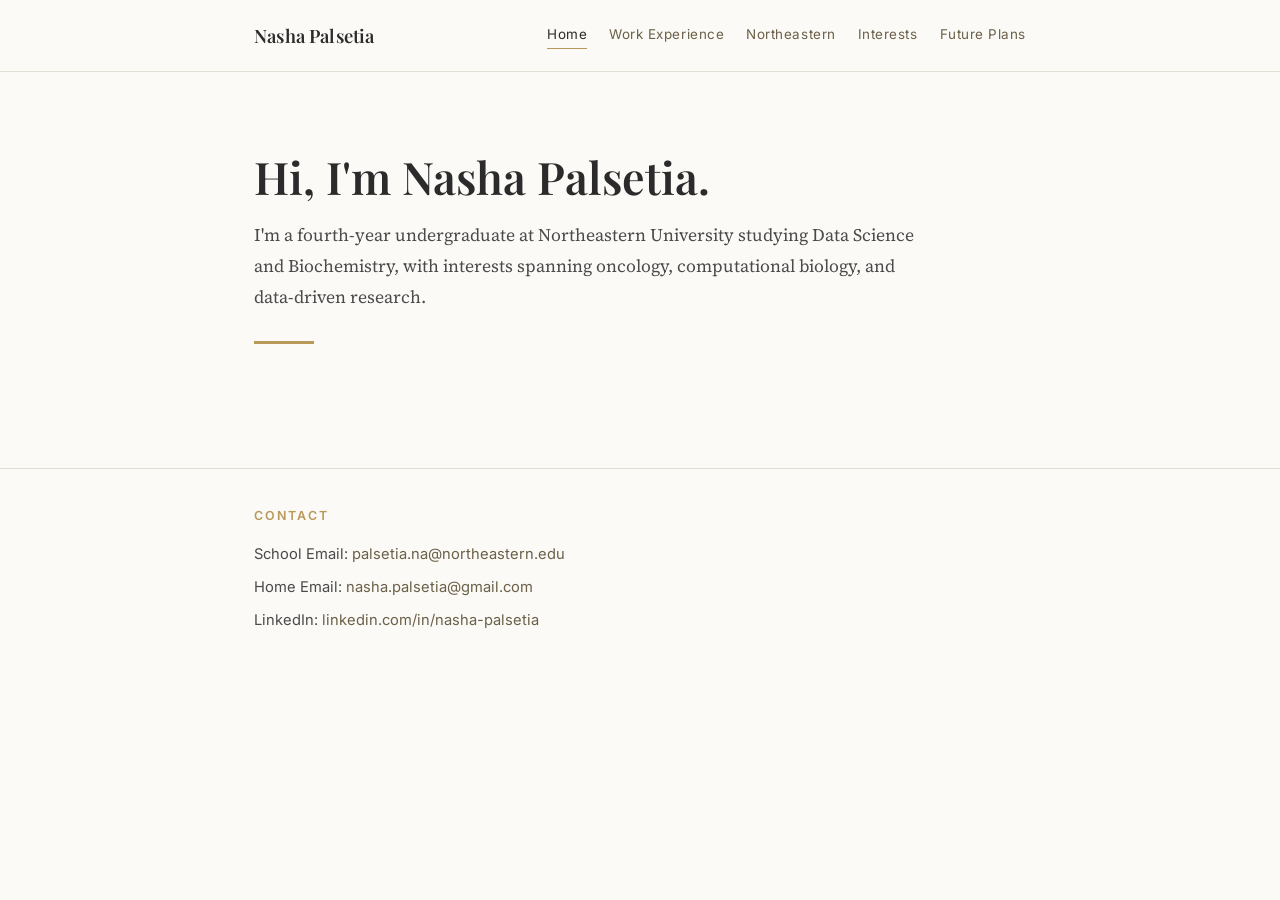
==== index.html @ d80b0052 "Update index.html" ====
<!DOCTYPE html>
<html lang="en">
<head>
    <meta charset="UTF-8">
    <meta name="viewport" content="width=device-width, initial-scale=1.0">
    <title>Nasha Palsetia</title>
    <link rel="preconnect" href="https://fonts.googleapis.com">
    <link rel="preconnect" href="https://fonts.gstatic.com" crossorigin>
    <link href="https://fonts.googleapis.com/css2?family=Inter:wght@400;500;600&family=Playfair+Display:wght@500;600;700&family=Source+Serif+4:opsz,wght@8..60,400;8..60,600&display=swap" rel="stylesheet">
    <link rel="stylesheet" href="website_styles.css">
</head>
<body>
    <header class="site-header">
        <nav class="site-nav">
            <a href="index.html" class="brand">Nasha Palsetia</a>
            <div class="links">
                <a href="index.html" aria-current="page">Home</a>
                <a href="work_experience.html">Work Experience</a>
                <a href="northeastern.html">Northeastern</a>
                <a href="interests.html">Interests</a>
                <a href="future_plans.html">Future Plans</a>
            </div>
        </nav>
    </header>

    <section class="hero">
        <h1>Hi, I'm Nasha Palsetia.</h1>
        <p>I'm a fourth-year undergraduate at Northeastern University studying Data Science and Biochemistry, with interests spanning oncology, computational biology, and data-driven research.</p>
        <div class="rule"></div>
    </section>

    <main>
        <figure>
            <img src="chelsea.jpeg" alt="Nasha Palsetia" onerror="this.closest('figure').style.display='none'">
        </figure>
    </main>

    <footer class="site-footer" id="contact">
        <div class="footer-inner">
            <h2>Contact</h2>
            <p>School Email: <a href="mailto:palsetia.na@northeastern.edu">palsetia.na@northeastern.edu</a></p>
            <p>Home Email: <a href="mailto:nasha.palsetia@gmail.com">nasha.palsetia@gmail.com</a></p>
            <p>LinkedIn: <a href="https://www.linkedin.com/in/nasha-palsetia-46755b296" target="_blank" rel="noopener">linkedin.com/in/nasha-palsetia</a></p>
        </div>
    </footer>
</body>
</html>
---- website_styles.css ----
/* ============================================================
   Nasha Palsetia — Academic / Minimal theme
   Palette: cream base, ink text, muted gold accent
   Type:    Playfair Display (headings) · Source Serif 4 (body)
            Inter (nav, labels, dates)
   ============================================================ */

:root {
  --ink:        #2b2b2b;
  --ink-soft:   #4a4a4a;
  --muted:      #8a8a8a;
  --gold:       #b8995a;
  --gold-deep:  #6b6048;
  --cream:      #fbfaf7;
  --line:       #e3ded3;
  --line-soft:  #ddd6c7;
  --max:        820px;
}

* { box-sizing: border-box; }

html { scroll-behavior: smooth; }

body {
  margin: 0;
  font-family: 'Source Serif 4', Georgia, serif;
  background: var(--cream);
  color: var(--ink);
  line-height: 1.7;
}

/* ---------- Navigation ---------- */
header.site-header {
  border-bottom: 1px solid var(--line);
  background: var(--cream);
  position: sticky;
  top: 0;
  z-index: 10;
}

nav.site-nav {
  max-width: var(--max);
  margin: 0 auto;
  display: flex;
  align-items: center;
  justify-content: space-between;
  flex-wrap: wrap;
  gap: 8px 18px;
  padding: 20px 24px;
}

nav.site-nav .brand {
  font-family: 'Playfair Display', serif;
  font-weight: 600;
  font-size: 1.15rem;
  color: var(--ink);
  text-decoration: none;
  letter-spacing: 0.01em;
}

nav.site-nav .links { display: flex; flex-wrap: wrap; gap: 22px; }

nav.site-nav .links a {
  font-family: 'Inter', system-ui, sans-serif;
  color: var(--gold-deep);
  text-decoration: none;
  font-size: 0.84rem;
  letter-spacing: 0.04em;
  padding-bottom: 2px;
  border-bottom: 1px solid transparent;
  transition: color .2s, border-color .2s;
}

nav.site-nav .links a:hover,
nav.site-nav .links a[aria-current="page"] {
  color: var(--ink);
  border-bottom-color: var(--gold);
}

/* ---------- Hero ---------- */
.hero {
  max-width: var(--max);
  margin: 0 auto;
  padding: 80px 24px 36px;
}

.hero h1 {
  font-family: 'Playfair Display', serif;
  font-weight: 600;
  font-size: clamp(2rem, 5vw, 2.8rem);
  line-height: 1.12;
  margin: 0 0 18px;
}

.hero p {
  font-size: 1.1rem;
  line-height: 1.75;
  color: var(--ink-soft);
  margin: 0;
  max-width: 660px;
}

.hero .rule {
  width: 60px;
  height: 3px;
  background: var(--gold);
  margin: 28px 0 0;
}

/* ---------- Main / sections ---------- */
main {
  max-width: var(--max);
  margin: 0 auto;
  padding: 24px 24px 64px;
}

.section-label {
  font-family: 'Inter', system-ui, sans-serif;
  font-size: 0.78rem;
  letter-spacing: 0.16em;
  text-transform: uppercase;
  color: var(--gold);
  font-weight: 600;
  margin: 48px 0 28px;
}
.section-label:first-child { margin-top: 16px; }

/* ---------- Timeline ---------- */
.timeline {
  border-left: 1px solid var(--line-soft);
  padding-left: 30px;
  margin: 0;
}

.t-item {
  position: relative;
  padding-bottom: 40px;
}
.t-item:last-child { padding-bottom: 0; }

.t-item::before {
  content: '';
  position: absolute;
  left: -36px;
  top: 8px;
  width: 11px;
  height: 11px;
  border-radius: 50%;
  background: var(--gold);
  box-shadow: 0 0 0 4px var(--cream);
}

.t-date {
  font-family: 'Inter', system-ui, sans-serif;
  font-size: 0.76rem;
  letter-spacing: 0.06em;
  text-transform: uppercase;
  color: var(--muted);
  margin: 0;
}

.t-item h3 {
  font-family: 'Playfair Display', serif;
  font-size: 1.3rem;
  font-weight: 600;
  margin: 6px 0 2px;
  line-height: 1.25;
}

.t-item .org {
  font-style: italic;
  color: var(--gold-deep);
  margin: 0 0 8px;
  font-size: 0.98rem;
}

.t-item .role {
  font-family: 'Inter', system-ui, sans-serif;
  font-size: 0.92rem;
  font-weight: 600;
  color: var(--ink);
  margin: 14px 0 4px;
}

.t-item p { margin: 0 0 8px; color: var(--ink-soft); }

.t-item ul {
  margin: 8px 0 0;
  padding-left: 20px;
  color: var(--ink-soft);
}
.t-item ul li { margin-bottom: 6px; }

/* ---------- Entry (non-timeline article, e.g. Work Experience) ---------- */
.entry {
  padding: 28px 0;
  border-bottom: 1px solid var(--line);
}
.entry:last-child { border-bottom: none; }

.entry .t-date {
  margin-bottom: 6px;
}

.entry h3 {
  font-family: 'Playfair Display', serif;
  font-size: 1.45rem;
  font-weight: 600;
  margin: 4px 0 4px;
  line-height: 1.25;
}

.entry h3 a {
  color: inherit;
  text-decoration: none;
  border-bottom: 1px solid var(--line-soft);
  transition: border-color .2s, color .2s;
}
.entry h3 a:hover { color: var(--gold-deep); border-bottom-color: var(--gold); }

.entry .org {
  font-style: italic;
  color: var(--gold-deep);
  margin: 0 0 10px;
}

.entry h4 {
  font-family: 'Inter', system-ui, sans-serif;
  font-size: 0.95rem;
  font-weight: 600;
  margin: 18px 0 4px;
}

.entry ul {
  margin: 8px 0 0;
  padding-left: 20px;
  color: var(--ink-soft);
}
.entry ul li { margin-bottom: 6px; }

/* ---------- Figures / images ---------- */
figure { margin: 22px 0; }

figure img,
.entry img {
  display: block;
  max-width: 100%;
  border-radius: 6px;
  border: 1px solid var(--line);
}

figure figcaption {
  font-family: 'Inter', system-ui, sans-serif;
  font-size: 0.8rem;
  color: var(--muted);
  margin-top: 8px;
  text-align: center;
}

.img-row {
  display: flex;
  flex-wrap: wrap;
  gap: 16px;
  margin: 22px 0;
}
.img-row img { flex: 1 1 240px; min-width: 0; }

/* Two photos stacked left, one tall photo right — forms a rectangle */
.photo-grid {
  display: grid;
  grid-template-columns: 1fr 1fr;
  gap: 14px;
  margin: 22px 0;
}
.photo-grid img {
  display: block;
  width: 100%;
  object-fit: contain;
  background: #f1eee7;
  border-radius: 6px;
  border: 1px solid var(--line);
}
.photo-grid img:nth-child(1) { grid-column: 1; grid-row: 1; height: 190px; }
.photo-grid img:nth-child(2) { grid-column: 1; grid-row: 2; height: 190px; }
.photo-grid img:nth-child(3) { grid-column: 2; grid-row: 1 / span 2; height: 100%; }

@media (max-width: 600px) {
  .photo-grid { grid-template-columns: 1fr; }
  .photo-grid img:nth-child(n) { grid-column: 1; grid-row: auto; height: 220px; }
}

/* ---------- Footer ---------- */
footer.site-footer {
  border-top: 1px solid var(--line);
  background: var(--cream);
}

.footer-inner {
  max-width: var(--max);
  margin: 0 auto;
  padding: 36px 24px 48px;
}

.footer-inner h2 {
  font-family: 'Inter', system-ui, sans-serif;
  font-size: 0.78rem;
  letter-spacing: 0.16em;
  text-transform: uppercase;
  color: var(--gold);
  margin: 0 0 16px;
  font-weight: 600;
}

.footer-inner p {
  font-family: 'Inter', system-ui, sans-serif;
  font-size: 0.92rem;
  margin: 0 0 8px;
  color: var(--ink-soft);
}

.footer-inner a { color: var(--gold-deep); text-decoration: none; border-bottom: 1px solid transparent; }
.footer-inner a:hover { border-bottom-color: var(--gold); }

/* ---------- Responsive ---------- */
@media (max-width: 600px) {
  nav.site-nav { flex-direction: column; align-items: flex-start; }
  .hero { padding-top: 48px; }
}
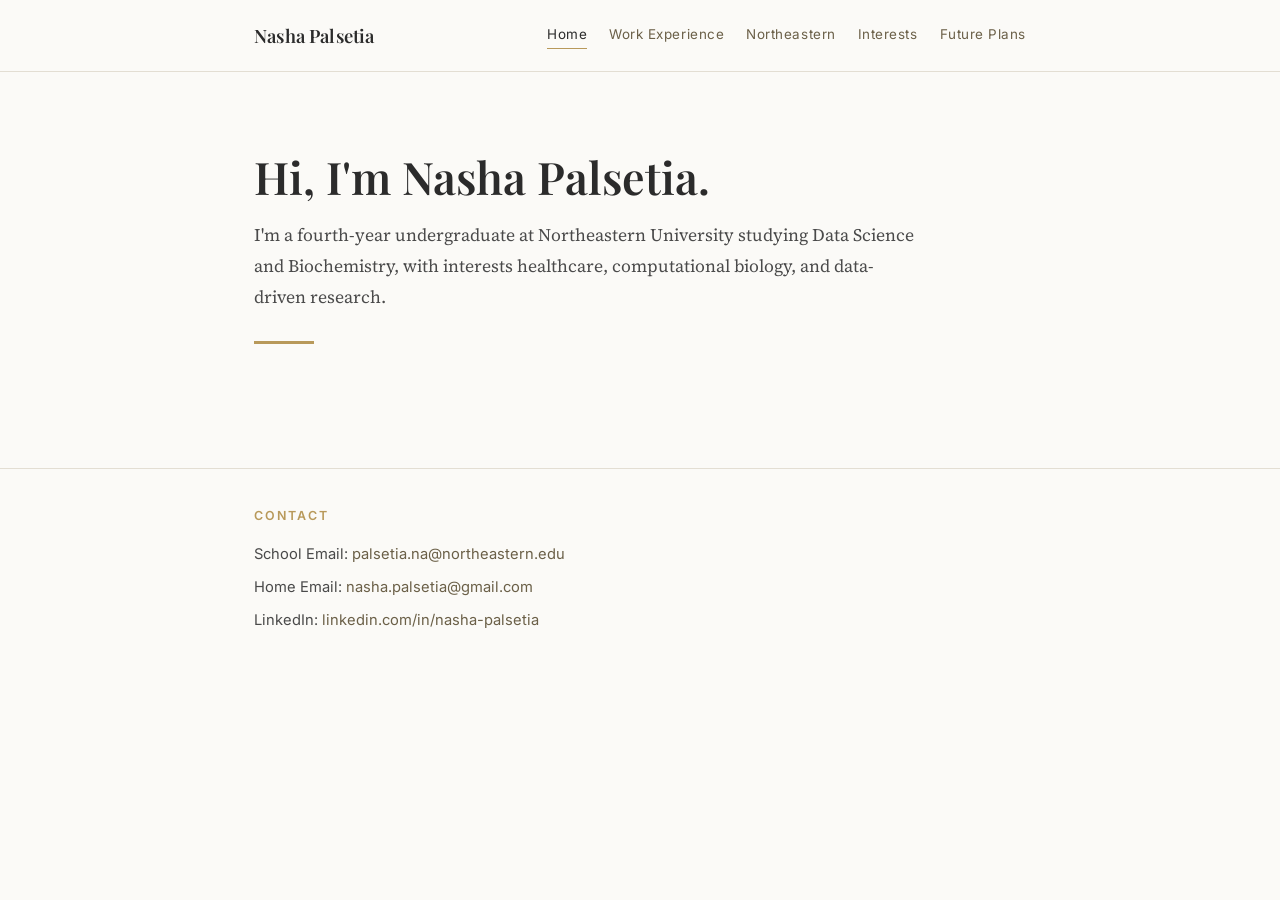
==== commit e2a3827b: "Update index.html" ====
--- a/index.html
+++ b/index.html
@@ -25,7 +25,7 @@
 
     <section class="hero">
         <h1>Hi, I'm Nasha Palsetia.</h1>
-        <p>I'm a fourth-year undergraduate at Northeastern University studying Data Science and Biochemistry, with interests spanning oncology, computational biology, and data-driven research.</p>
+        <p>I'm a fourth-year undergraduate at Northeastern University studying Data Science and Biochemistry, with interests healthcare, computational biology, and data-driven research.</p>
         <div class="rule"></div>
     </section>
 
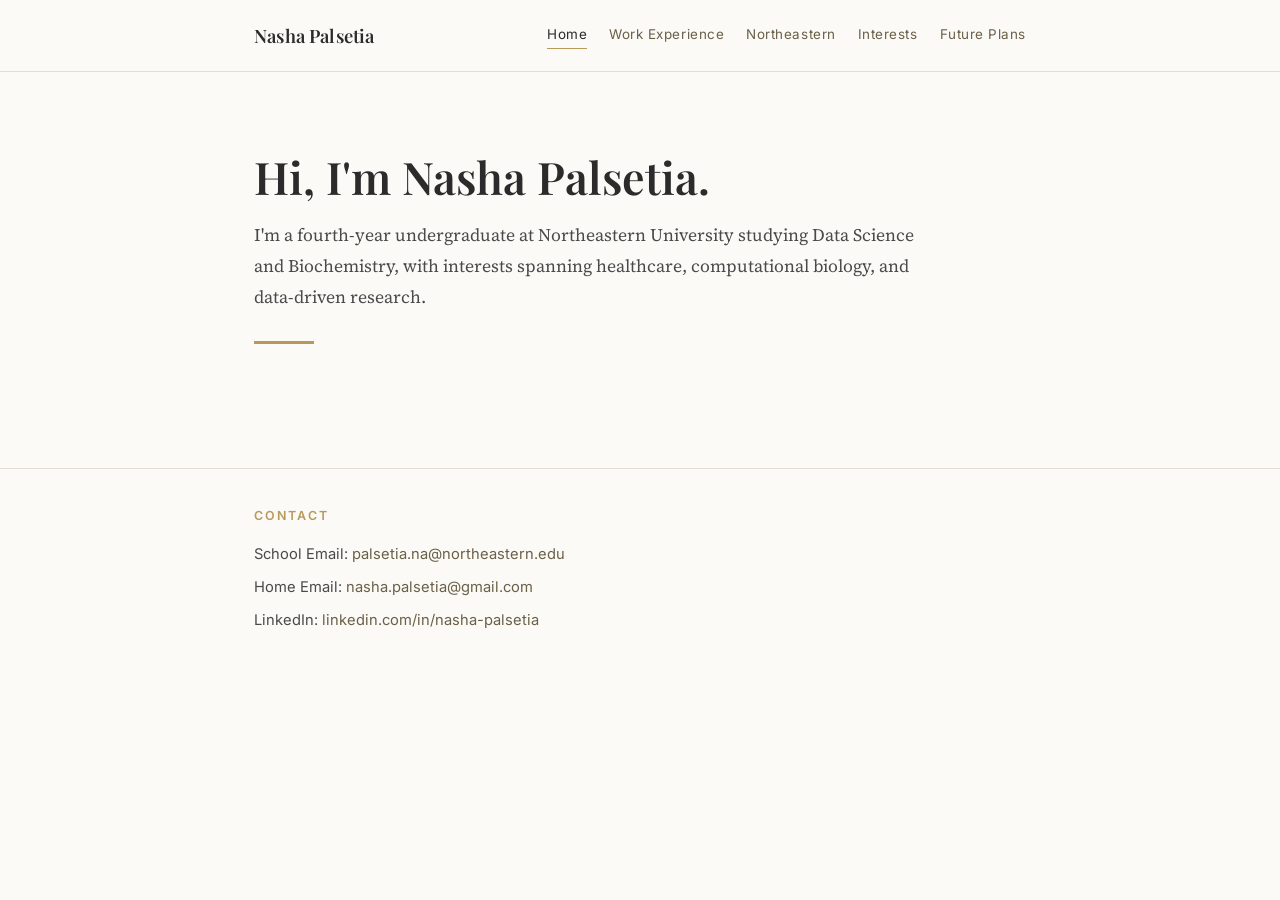
==== commit 562915bb: "Update index.html" ====
--- a/index.html
+++ b/index.html
@@ -25,7 +25,7 @@
 
     <section class="hero">
         <h1>Hi, I'm Nasha Palsetia.</h1>
-        <p>I'm a fourth-year undergraduate at Northeastern University studying Data Science and Biochemistry, with interests healthcare, computational biology, and data-driven research.</p>
+        <p>I'm a fourth-year undergraduate at Northeastern University studying Data Science and Biochemistry, with interests spanning healthcare, computational biology, and data-driven research.</p>
         <div class="rule"></div>
     </section>
 
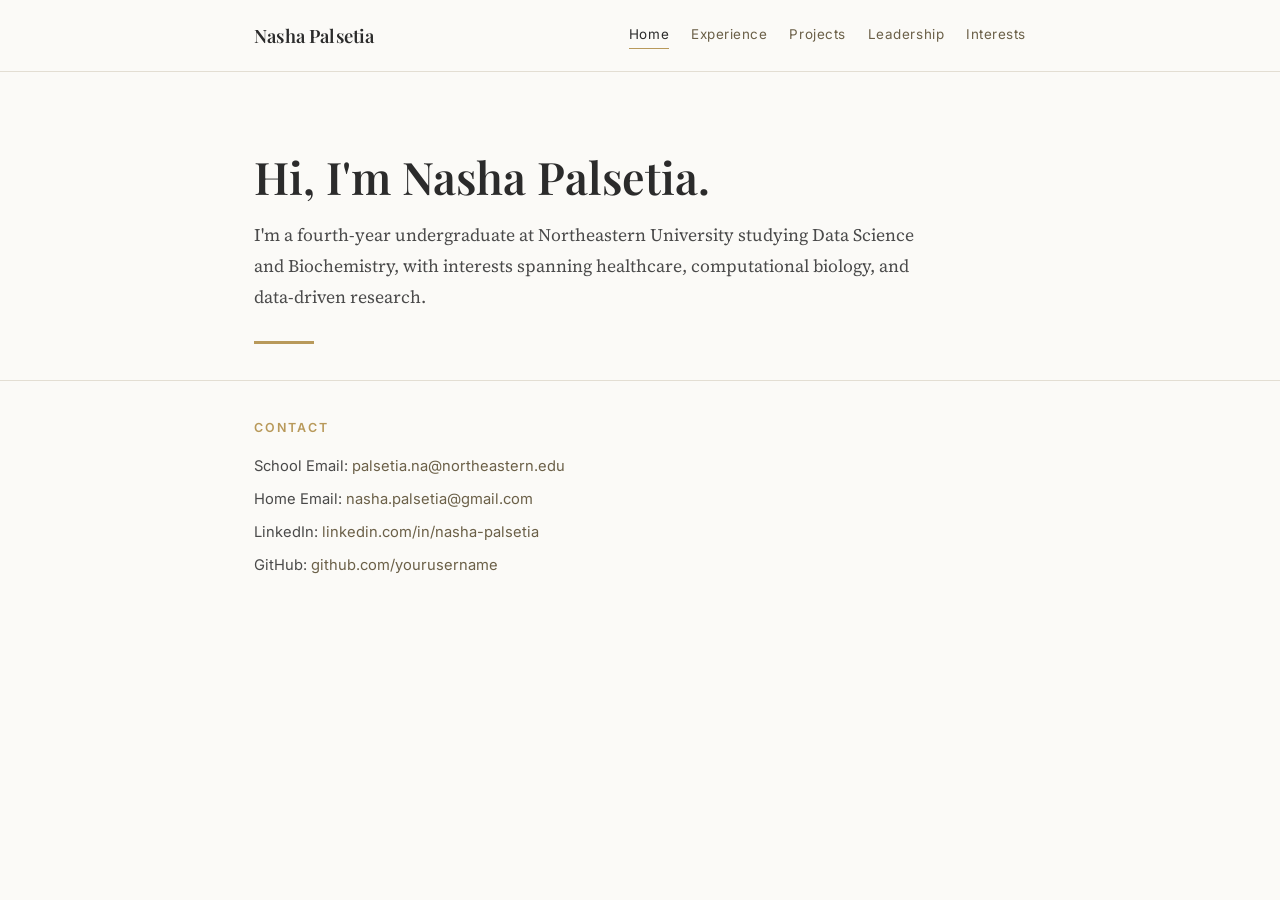
==== commit 1d7a3557: "Update index.html" ====
--- a/index.html
+++ b/index.html
@@ -15,10 +15,10 @@
             <a href="index.html" class="brand">Nasha Palsetia</a>
             <div class="links">
                 <a href="index.html" aria-current="page">Home</a>
-                <a href="work_experience.html">Work Experience</a>
-                <a href="northeastern.html">Northeastern</a>
+                <a href="experience.html">Experience</a>
+                <a href="projects.html">Projects</a>
+                <a href="northeastern.html">Leadership</a>
                 <a href="interests.html">Interests</a>
-                <a href="future_plans.html">Future Plans</a>
             </div>
         </nav>
     </header>
@@ -29,19 +29,14 @@
         <div class="rule"></div>
     </section>
 
-    <main>
-        <figure>
-            <img src="chelsea.jpeg" alt="Nasha Palsetia" onerror="this.closest('figure').style.display='none'">
-        </figure>
-    </main>
-
     <footer class="site-footer" id="contact">
         <div class="footer-inner">
             <h2>Contact</h2>
             <p>School Email: <a href="mailto:palsetia.na@northeastern.edu">palsetia.na@northeastern.edu</a></p>
             <p>Home Email: <a href="mailto:nasha.palsetia@gmail.com">nasha.palsetia@gmail.com</a></p>
             <p>LinkedIn: <a href="https://www.linkedin.com/in/nasha-palsetia-46755b296" target="_blank" rel="noopener">linkedin.com/in/nasha-palsetia</a></p>
+            <p>GitHub: <a href="https://github.com/yourusername" target="_blank" rel="noopener">github.com/yourusername</a></p>
         </div>
     </footer>
 </body>
-</html>
+</html>
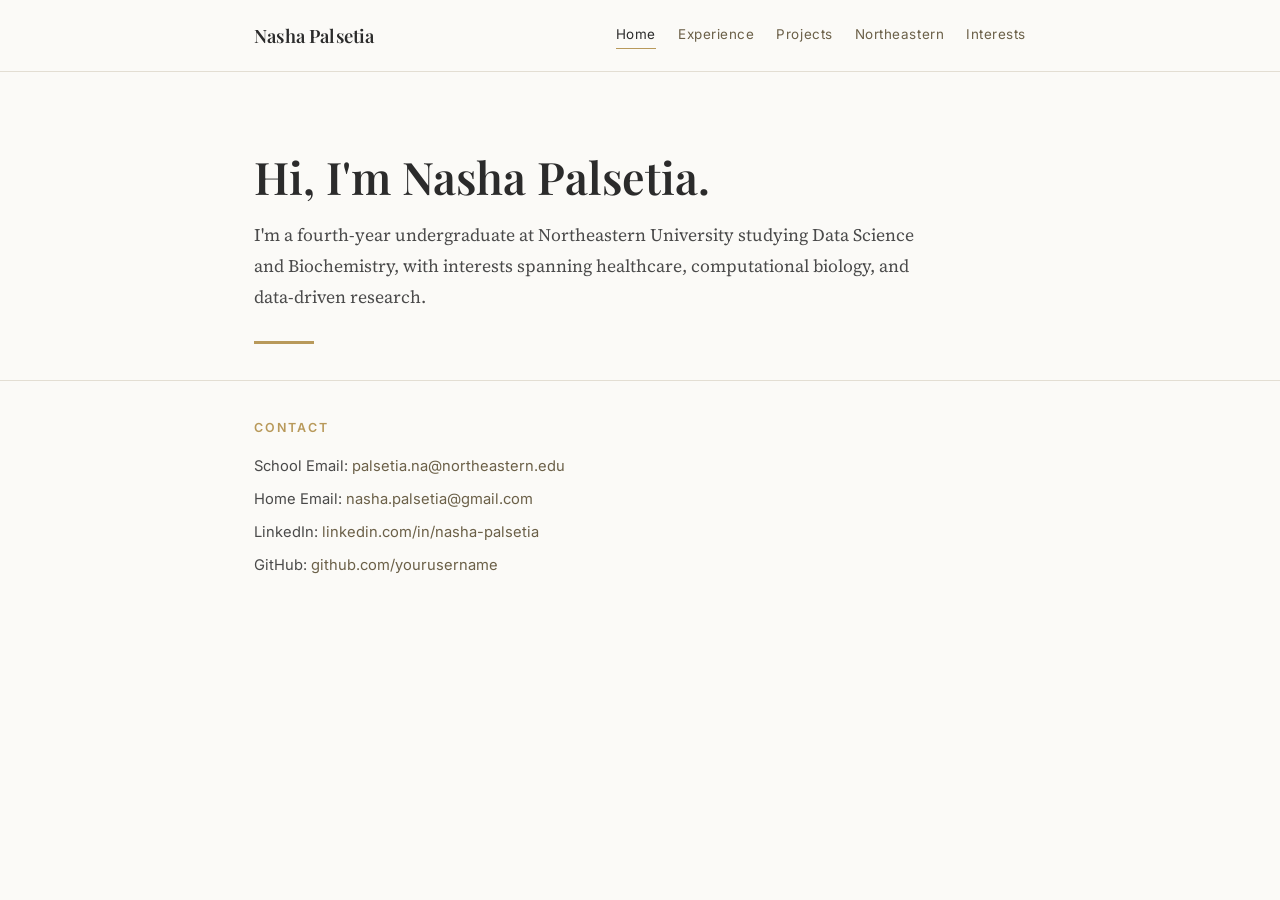
==== commit 049d2086: "Update index.html" ====
--- a/index.html
+++ b/index.html
@@ -17,7 +17,7 @@
                 <a href="index.html" aria-current="page">Home</a>
                 <a href="experience.html">Experience</a>
                 <a href="projects.html">Projects</a>
-                <a href="northeastern.html">Leadership</a>
+                <a href="northeastern.html">Northeastern</a>
                 <a href="interests.html">Interests</a>
             </div>
         </nav>
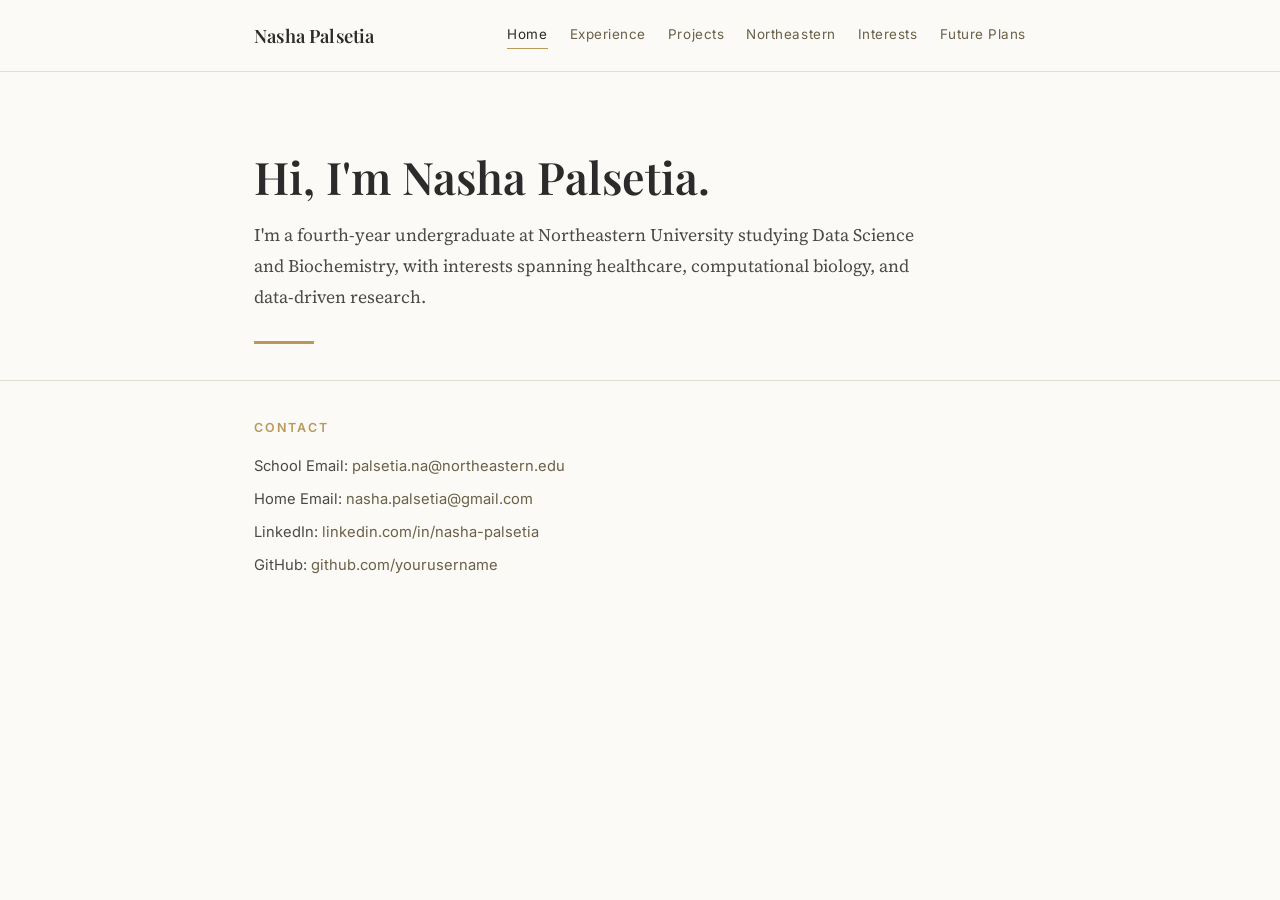
==== commit 09d3da39: "project tabs consistent" ====
--- a/index.html
+++ b/index.html
@@ -19,6 +19,7 @@
                 <a href="projects.html">Projects</a>
                 <a href="northeastern.html">Northeastern</a>
                 <a href="interests.html">Interests</a>
+                <a href="future_plans.html">Future Plans</a>
             </div>
         </nav>
     </header>
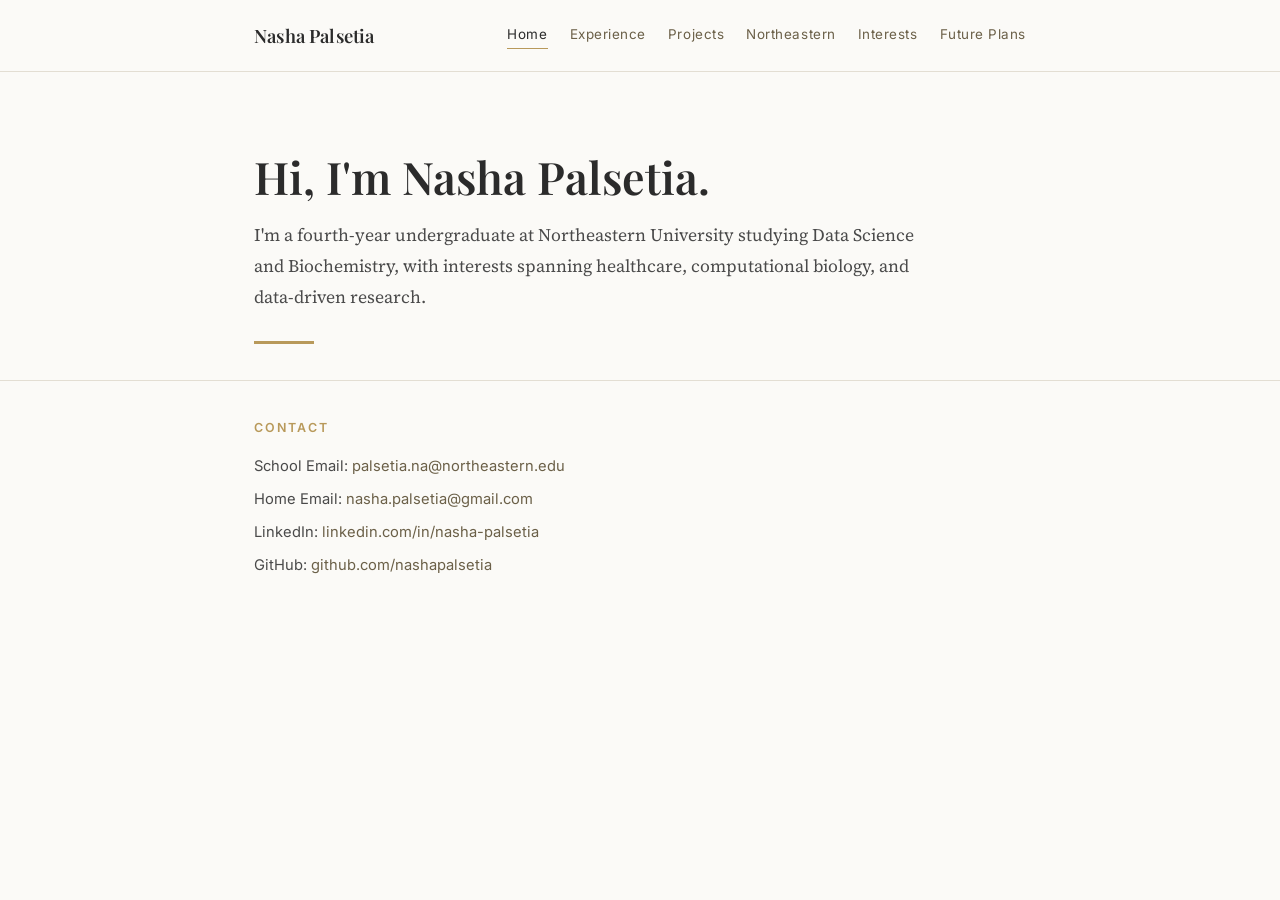
==== commit 90c10ebc: "Update index.html" ====
--- a/index.html
+++ b/index.html
@@ -36,7 +36,7 @@
             <p>School Email: <a href="mailto:palsetia.na@northeastern.edu">palsetia.na@northeastern.edu</a></p>
             <p>Home Email: <a href="mailto:nasha.palsetia@gmail.com">nasha.palsetia@gmail.com</a></p>
             <p>LinkedIn: <a href="https://www.linkedin.com/in/nasha-palsetia-46755b296" target="_blank" rel="noopener">linkedin.com/in/nasha-palsetia</a></p>
-            <p>GitHub: <a href="https://github.com/yourusername" target="_blank" rel="noopener">github.com/yourusername</a></p>
+            <p>GitHub: <a href="https://github.com/nashapalsetia" target="_blank" rel="noopener">github.com/nashapalsetia</a></p>
         </div>
     </footer>
 </body>
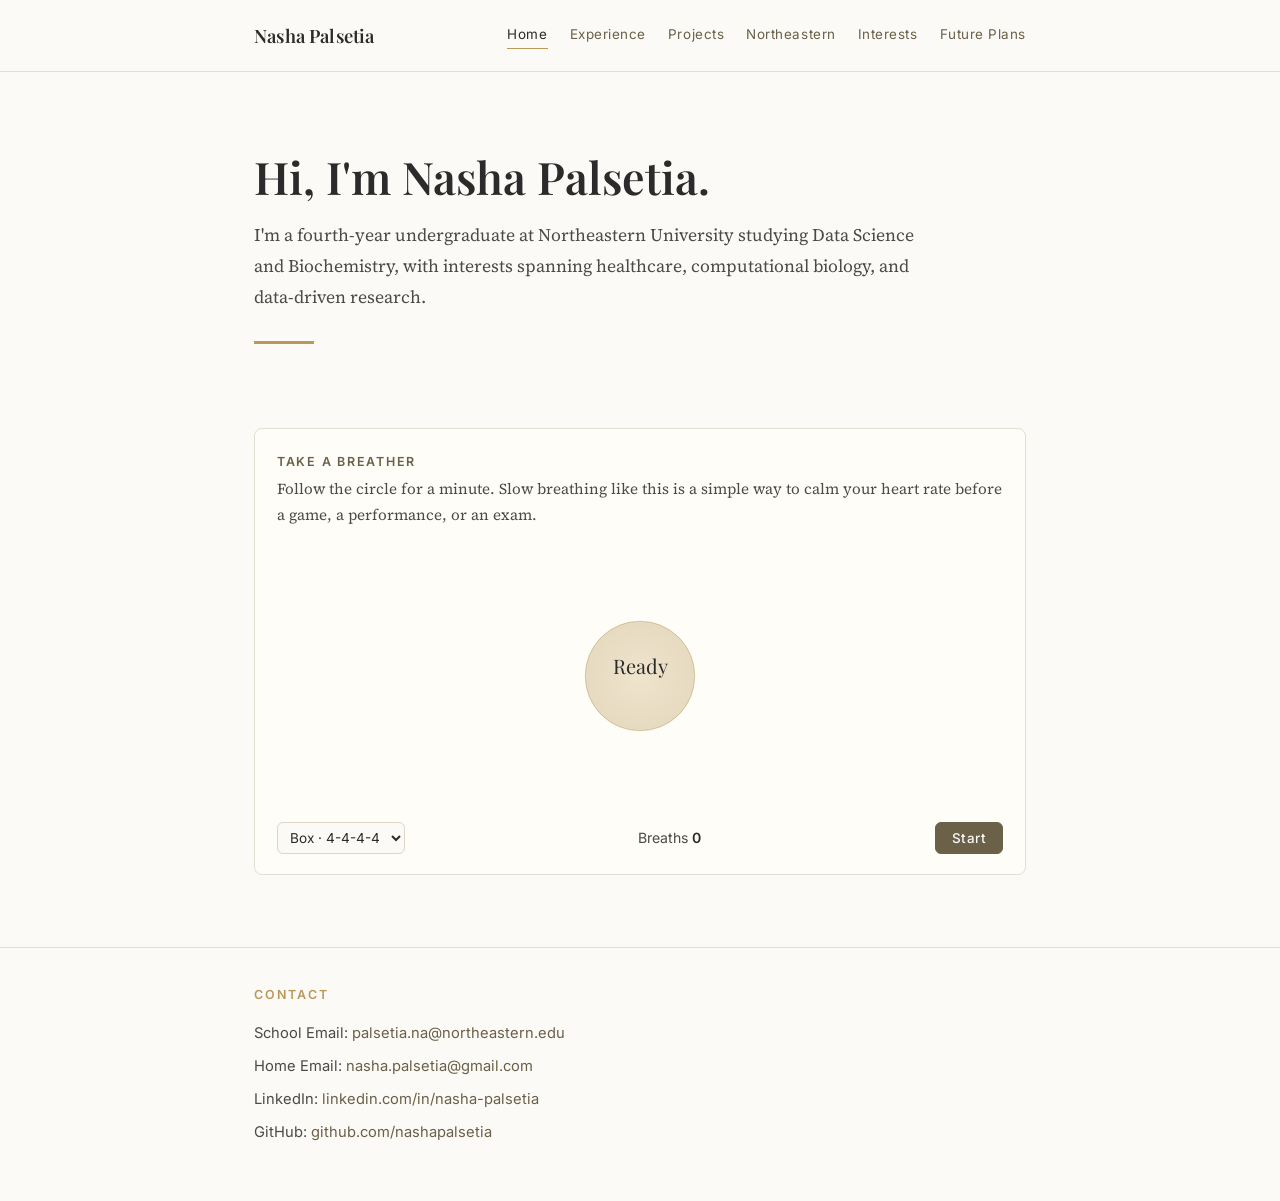
==== commit 5e9dcd4b: "Update index.html" ====
--- a/index.html
+++ b/index.html
@@ -8,6 +8,7 @@
     <link rel="preconnect" href="https://fonts.gstatic.com" crossorigin>
     <link href="https://fonts.googleapis.com/css2?family=Inter:wght@400;500;600&family=Playfair+Display:wght@500;600;700&family=Source+Serif+4:opsz,wght@8..60,400;8..60,600&display=swap" rel="stylesheet">
     <link rel="stylesheet" href="website_styles.css">
+    <script src="interactive.js" defer></script>
 </head>
 <body>
     <header class="site-header">
@@ -30,6 +31,10 @@
         <div class="rule"></div>
     </section>
 
+    <main>
+        <div data-play="breathe"></div>
+    </main>
+
     <footer class="site-footer" id="contact">
         <div class="footer-inner">
             <h2>Contact</h2>
--- a/website_styles.css
+++ b/website_styles.css
@@ -289,6 +289,268 @@
   .photo-grid img:nth-child(n) { grid-column: 1; grid-row: auto; height: 220px; }
 }
 
+/* ---------- Interactive pieces (interactive.js) ---------- */
+.play {
+  margin: 24px 0 8px;
+  padding: 22px 22px 20px;
+  background: #fffdf8;
+  border: 1px solid var(--line);
+  border-radius: 8px;
+  font-family: 'Inter', system-ui, sans-serif;
+}
+
+.play-title {
+  font-size: 0.78rem;
+  letter-spacing: 0.14em;
+  text-transform: uppercase;
+  color: var(--gold-deep);
+  font-weight: 600;
+  margin: 0 0 4px;
+}
+
+.play-hint {
+  font-family: 'Source Serif 4', Georgia, serif;
+  font-size: 0.95rem;
+  color: var(--ink-soft);
+  margin: 0 0 18px;
+}
+
+.play-bar {
+  display: flex;
+  flex-wrap: wrap;
+  align-items: center;
+  justify-content: space-between;
+  gap: 12px;
+  margin-top: 16px;
+}
+
+.play-score { font-size: 0.88rem; color: var(--ink-soft); }
+.play-score b { color: var(--ink); font-weight: 600; }
+
+.play select {
+  font: inherit;
+  font-size: 0.85rem;
+  color: var(--ink);
+  background: var(--cream);
+  border: 1px solid var(--line-soft);
+  border-radius: 6px;
+  padding: 6px 8px;
+}
+
+.btn {
+  font-family: 'Inter', system-ui, sans-serif;
+  font-size: 0.84rem;
+  font-weight: 500;
+  letter-spacing: 0.03em;
+  color: var(--cream);
+  background: var(--gold-deep);
+  border: 1px solid var(--gold-deep);
+  border-radius: 6px;
+  padding: 7px 16px;
+  cursor: pointer;
+  transition: background .2s, color .2s, border-color .2s;
+}
+.btn:hover { background: var(--ink); border-color: var(--ink); }
+.btn:disabled { opacity: 0.45; cursor: default; }
+.btn-quiet { color: var(--gold-deep); background: transparent; border-color: var(--line-soft); }
+.btn-quiet:hover { color: var(--ink); background: transparent; border-color: var(--gold); }
+
+.play button:focus-visible,
+.play select:focus-visible { outline: 2px solid var(--gold); outline-offset: 2px; }
+
+/* Penalty kick */
+.pk-field {
+  position: relative;
+  aspect-ratio: 16 / 10;
+  border-radius: 6px;
+  overflow: hidden;
+  background:
+    linear-gradient(transparent 63%, rgba(255,255,255,.7) 63%, rgba(255,255,255,.7) calc(63% + 2px), transparent calc(63% + 2px)),
+    repeating-linear-gradient(90deg, #dfe7d6 0 12.5%, #d6e0cc 12.5% 25%);
+}
+
+.pk-goal {
+  position: absolute;
+  left: 10%; right: 10%; top: 8%; height: 55%;
+  border: 5px solid #fff;
+  border-bottom: none;
+  background:
+    repeating-linear-gradient(0deg, rgba(255,255,255,.55) 0 1px, transparent 1px 14px),
+    repeating-linear-gradient(90deg, rgba(255,255,255,.55) 0 1px, transparent 1px 14px),
+    rgba(255,255,255,.18);
+}
+
+.pk-keeper {
+  position: absolute;
+  left: 50%; bottom: 0;
+  width: 15%; height: 82%;
+  transform: translateX(-50%);
+  transform-origin: 50% 60%;
+  transition: left .45s ease-out, bottom .45s ease-out, transform .45s ease-out;
+  pointer-events: none;
+}
+
+.pk-zones {
+  position: absolute;
+  inset: 0;
+  display: grid;
+  grid-template: 1fr 1fr / repeat(3, 1fr);
+}
+
+.pk-zone {
+  border: none;
+  background: transparent;
+  cursor: crosshair;
+  transition: background .15s;
+}
+.pk-zone:hover, .pk-zone:focus-visible { background: rgba(184, 153, 90, .28); }
+.play.is-busy .pk-zone { pointer-events: none; background: transparent; }
+
+.pk-ball {
+  position: absolute;
+  left: 50%; top: 86%;
+  width: 5.5%;
+  aspect-ratio: 1;
+  border-radius: 50%;
+  background: radial-gradient(circle at 35% 30%, #fff 0 35%, #e8e4da 70%, #c9c3b5);
+  border: 1px solid #9c968a;
+  transform: translate(-50%, -50%);
+  transition: left .5s cubic-bezier(.2,.7,.3,1), top .5s cubic-bezier(.2,.7,.3,1), transform .5s;
+  pointer-events: none;
+}
+
+.pk-msg {
+  position: absolute;
+  left: 0; right: 0; bottom: 4%;
+  margin: 0;
+  text-align: center;
+  font-family: 'Playfair Display', serif;
+  font-size: clamp(1.1rem, 3.5vw, 1.6rem);
+  font-weight: 600;
+  pointer-events: none;
+}
+.pk-msg.is-goal { color: var(--gold-deep); }
+.pk-msg.is-miss { color: var(--ink-soft); }
+
+/* 8-count */
+.dc-controls { display: flex; flex-wrap: wrap; align-items: center; gap: 12px; }
+.dc-tempo { font-size: 0.85rem; color: var(--ink-soft); display: flex; align-items: center; gap: 8px; }
+
+.dc-counts {
+  display: grid;
+  grid-template-columns: repeat(8, 1fr);
+  gap: 6px;
+  margin: 20px 0 14px;
+}
+.dc-counts span {
+  text-align: center;
+  padding: 10px 0;
+  border-radius: 6px;
+  border: 1px solid var(--line);
+  font-family: 'Playfair Display', serif;
+  font-size: 1.15rem;
+  color: var(--muted);
+  transition: background .12s, color .12s, transform .12s;
+}
+.dc-counts span.lead { background: var(--line); color: var(--ink); }
+.dc-counts span.on { background: var(--gold); color: #fff; transform: scale(1.06); }
+.dc-counts span.perfect { border-color: var(--gold-deep); background: var(--gold-deep); color: #fff; }
+.dc-counts span.good { border-color: var(--gold); background: #efe4cc; color: var(--ink); }
+.dc-counts span.off { border-color: var(--line-soft); background: #f1eee7; color: var(--ink-soft); }
+.dc-counts span.missed { border-style: dashed; color: var(--line-soft); }
+
+.dc-pad {
+  display: block;
+  width: 100%;
+  padding: 26px 0;
+  font-family: 'Inter', system-ui, sans-serif;
+  font-size: 1rem;
+  font-weight: 600;
+  letter-spacing: 0.12em;
+  text-transform: uppercase;
+  color: var(--gold-deep);
+  background: var(--cream);
+  border: 1px solid var(--line-soft);
+  border-radius: 8px;
+  cursor: pointer;
+  touch-action: manipulation;
+  user-select: none;
+}
+.dc-pad:active:not(:disabled) { background: #efe4cc; }
+.dc-pad:disabled { color: var(--line-soft); cursor: default; }
+
+.dc-feedback { min-height: 1.6em; margin: 12px 0 0; font-size: 0.92rem; color: var(--ink-soft); text-align: center; }
+
+/* Breathing pacer */
+.br-stage {
+  position: relative;
+  height: 260px;
+  display: grid;
+  place-items: center;
+}
+.br-circle {
+  position: absolute;
+  width: 220px; height: 220px;
+  border-radius: 50%;
+  background: radial-gradient(circle, #efe4cc 0%, rgba(184, 153, 90, .35) 70%, rgba(184, 153, 90, .15) 100%);
+  border: 1px solid var(--gold);
+  transform: scale(0.5);
+  transition: transform 0.8s ease-in-out;
+}
+.br-circle.is-full { transform: scale(1); }
+.br-text { position: relative; text-align: center; }
+.br-label { display: block; font-family: 'Playfair Display', serif; font-size: 1.25rem; color: var(--ink); }
+.br-num { display: block; font-size: 0.9rem; color: var(--muted); min-height: 1.4em; }
+
+/* Sketchpad */
+.sk-tools {
+  display: flex;
+  flex-wrap: wrap;
+  align-items: center;
+  gap: 12px 20px;
+  margin-bottom: 12px;
+}
+.sk-group { display: flex; align-items: center; gap: 6px; }
+.sk-actions { margin-left: auto; }
+
+.sk-swatch, .sk-size {
+  width: 28px; height: 28px;
+  padding: 0;
+  border-radius: 50%;
+  cursor: pointer;
+}
+.sk-swatch { background: var(--c); border: 2px solid var(--cream); box-shadow: 0 0 0 1px var(--line-soft); }
+.sk-swatch[aria-pressed="true"] { box-shadow: 0 0 0 2px var(--ink); }
+
+.sk-size {
+  border: 1px solid var(--line-soft);
+  background: radial-gradient(circle, var(--ink) 0 calc(var(--s) / 2), transparent calc(var(--s) / 2 + 0.5px)), var(--cream);
+}
+.sk-size[aria-pressed="true"] { border-color: var(--ink); box-shadow: 0 0 0 1px var(--ink); }
+
+.sk-eraser { padding: 4px 10px; margin-left: 4px; }
+.sk-eraser[aria-pressed="true"] { color: var(--ink); border-color: var(--ink); }
+
+.sk-canvas {
+  display: block;
+  width: 100%;
+  height: auto;
+  border: 1px solid var(--line);
+  border-radius: 6px;
+  cursor: crosshair;
+  touch-action: none;
+}
+
+@media (max-width: 600px) {
+  .play { padding: 18px 14px; }
+  .sk-actions { margin-left: 0; }
+  .dc-counts { gap: 4px; }
+}
+
+@media (prefers-reduced-motion: reduce) {
+  .pk-keeper, .pk-ball { transition-duration: .15s; }
+}
+
 /* ---------- Footer ---------- */
 footer.site-footer {
   border-top: 1px solid var(--line);
